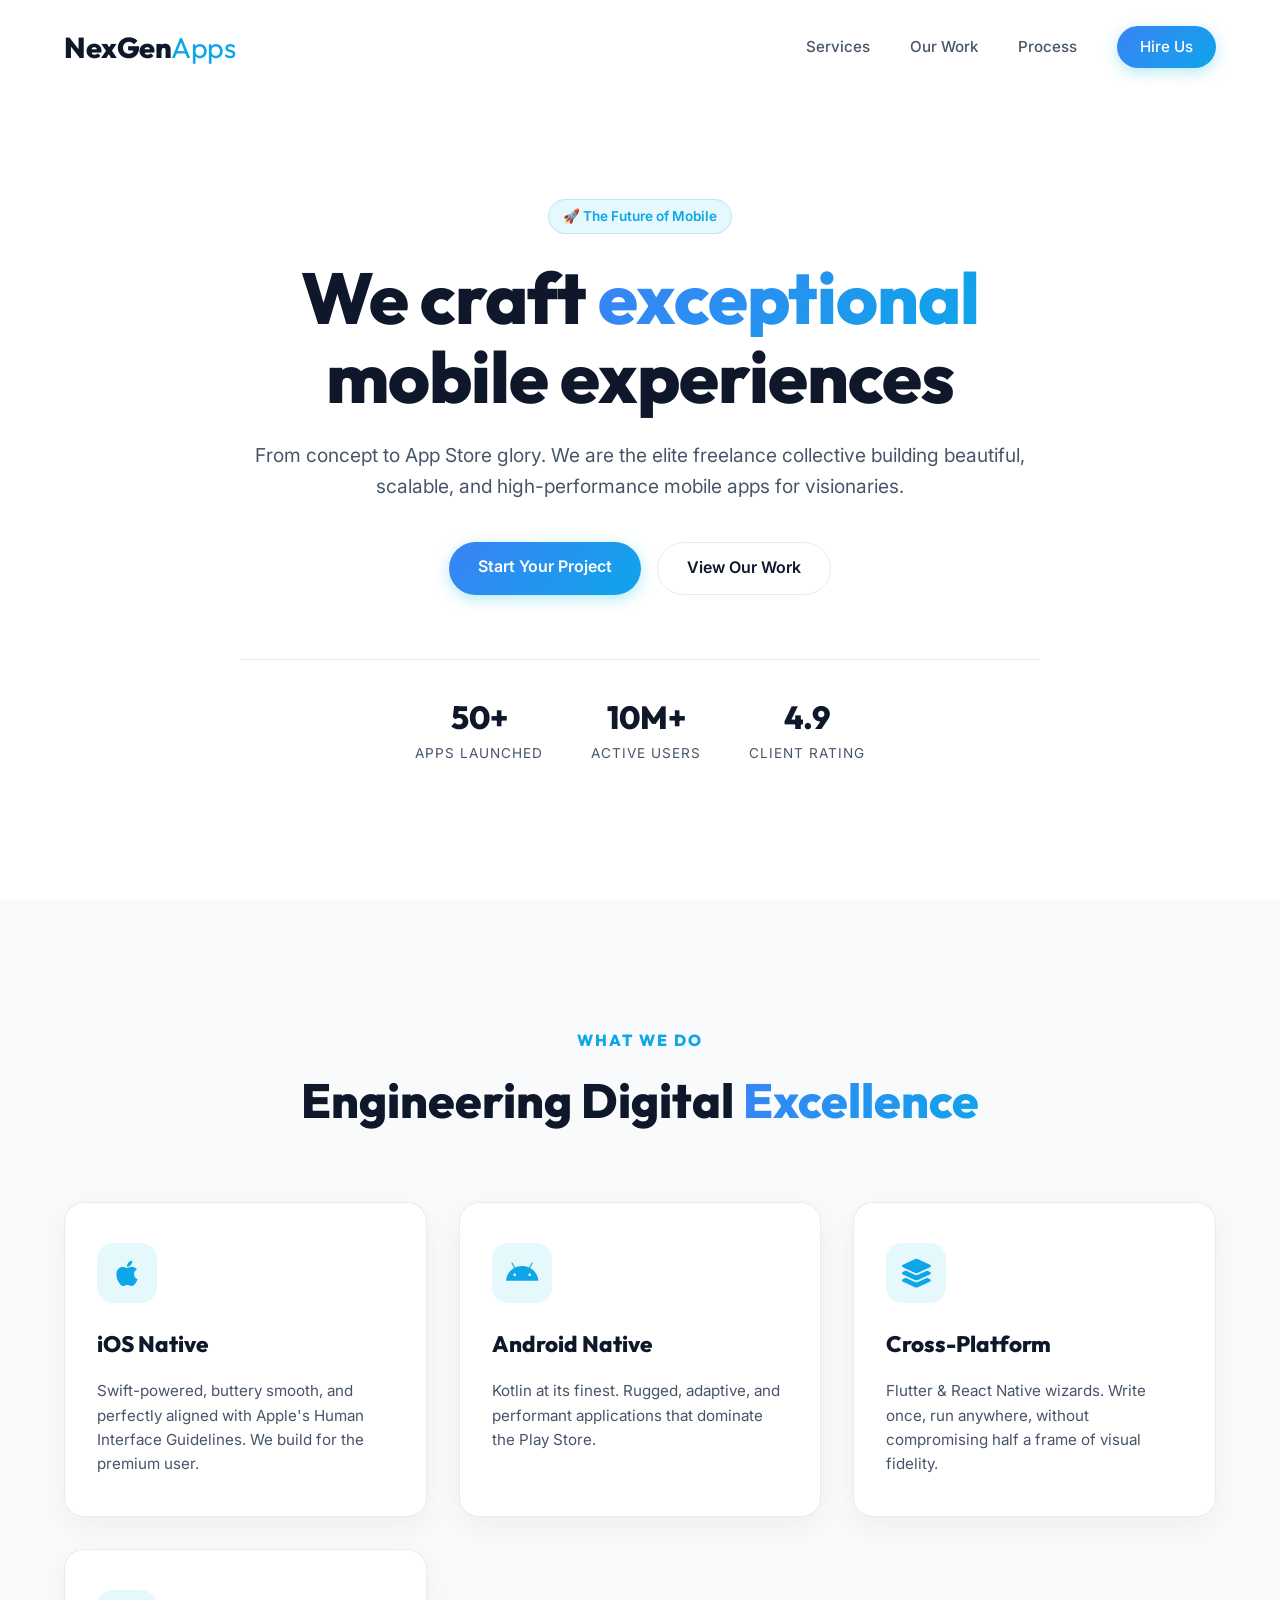
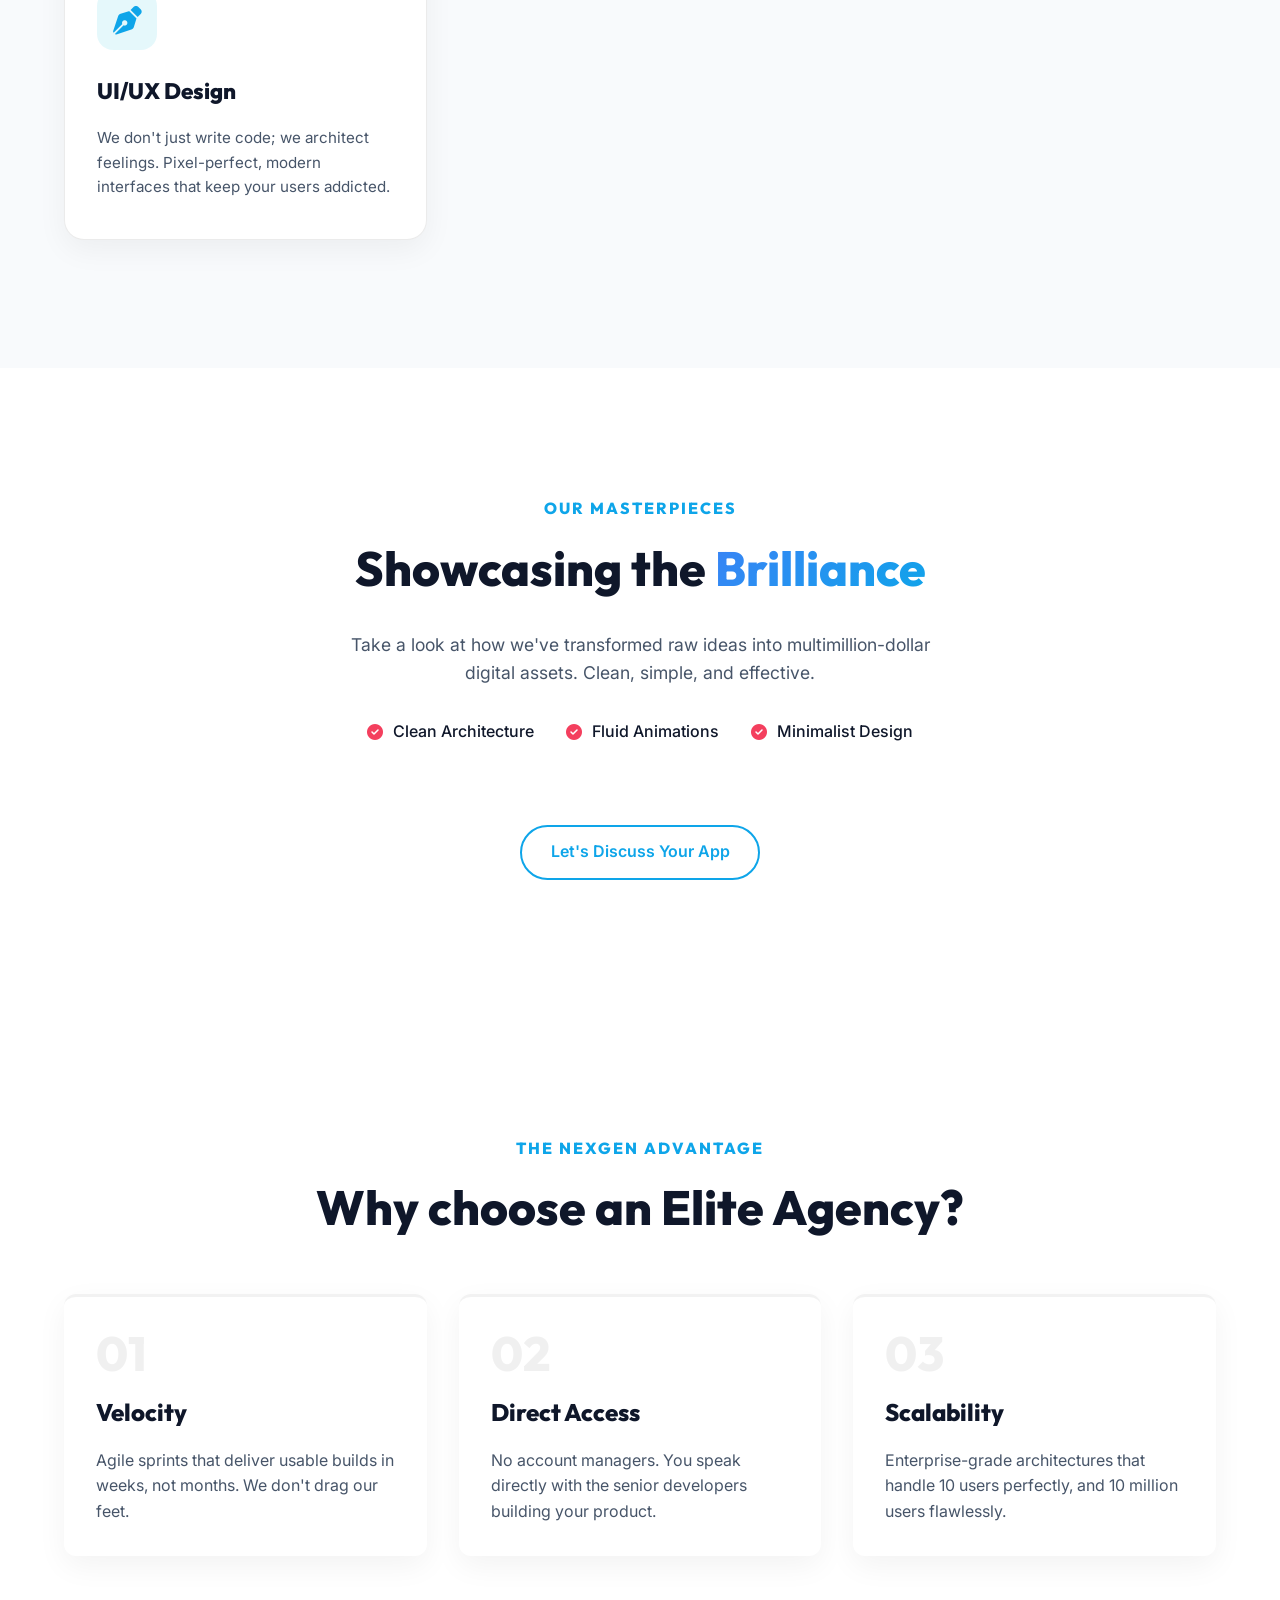
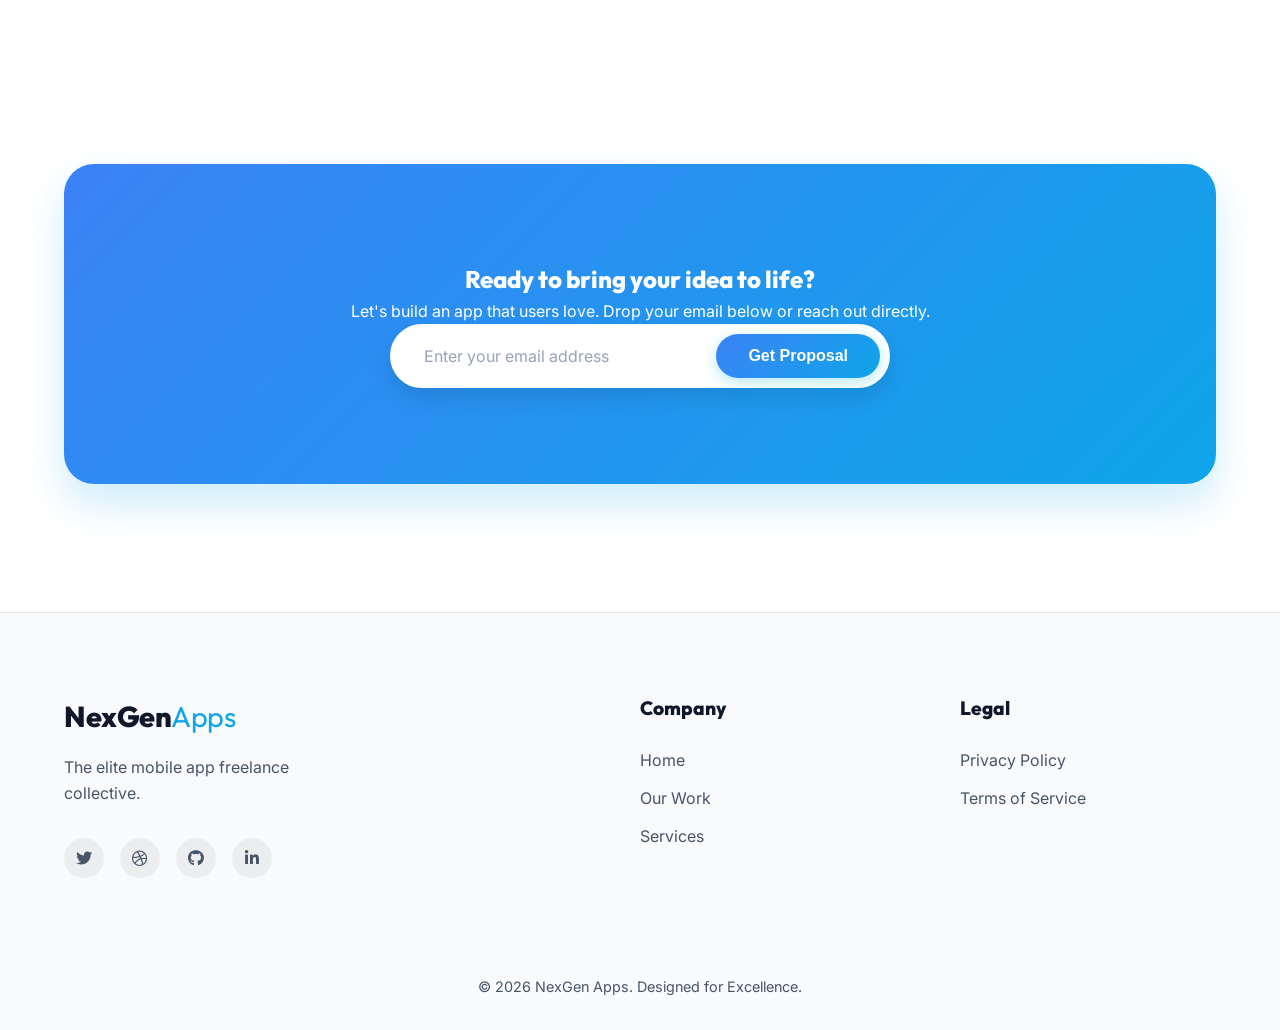
==== index.html @ 69c7f0f0 "Initial commit" ====
<!DOCTYPE html>
<html lang="en">
<head>
    <meta charset="UTF-8">
    <meta name="viewport" content="width=device-width, initial-scale=1.0">
    <title>NexGen Apps | Top-tier Mobile Development Agency</title>
    <meta name="description" content="NexGen Apps is a leading freelancing agency specializing in creating premium, high-performance mobile apps for iOS and Android. Let's build something amazing.">
    <link rel="stylesheet" href="styles.css?v=2">
    <link href="https://fonts.googleapis.com/css2?family=Inter:wght@300;400;500;600;700;800&family=Outfit:wght@400;600;800&display=swap" rel="stylesheet">
    <!-- FontAwesome for Icons -->
    <link rel="stylesheet" href="https://cdnjs.cloudflare.com/ajax/libs/font-awesome/6.4.0/css/all.min.css">
</head>
<body>
    <!-- Navbar -->
    <nav id="navbar">
        <div class="nav-container">
            <a href="#" class="logo">NexGen<span>Apps</span></a>
            <ul class="nav-links">
                <li><a href="#services">Services</a></li>
                <li><a href="#portfolio">Our Work</a></li>
                <li><a href="#process">Process</a></li>
                <li><a href="#contact" class="btn btn-primary nav-btn">Hire Us</a></li>
            </ul>
            <div class="hamburger">
                <i class="fas fa-bars"></i>
            </div>
        </div>
    </nav>

    <!-- Header / Hero Section -->
    <header class="hero container text-center" id="home">
        <div class="hero-content fade-in-up">
            <div class="badge">🚀 The Future of Mobile</div>
            <h1>We craft <span class="gradient-text">exceptional</span> mobile experiences</h1>
            <p>From concept to App Store glory. We are the elite freelance collective building beautiful, scalable, and high-performance mobile apps for visionaries.</p>
            <div class="hero-buttons">
                <a href="#contact" class="btn btn-primary pulse">Start Your Project</a>
                <a href="#portfolio" class="btn btn-secondary">View Our Work</a>
            </div>
            
            <div class="stats">
                <div class="stat-item">
                    <span class="stat-number">50+</span>
                    <span class="stat-label">Apps Launched</span>
                </div>
                <div class="stat-item">
                    <span class="stat-number">10M+</span>
                    <span class="stat-label">Active Users</span>
                </div>
                <div class="stat-item">
                    <span class="stat-number">4.9</span>
                    <span class="stat-label">Client Rating</span>
                </div>
            </div>
        </div>
    </header>

    <!-- Services Section -->
    <section class="services" id="services">
        <div class="section-header text-center reveal">
            <h2 class="subtitle">What We Do</h2>
            <h3 class="title">Engineering Digital <span class="gradient-text">Excellence</span></h3>
        </div>
        
        <div class="services-grid container">
            <div class="service-card reveal" style="--delay: 0.1s">
                <div class="icon-box"><i class="fab fa-apple"></i></div>
                <h4>iOS Native</h4>
                <p>Swift-powered, buttery smooth, and perfectly aligned with Apple's Human Interface Guidelines. We build for the premium user.</p>
            </div>
            <div class="service-card reveal" style="--delay: 0.2s">
                <div class="icon-box"><i class="fab fa-android"></i></div>
                <h4>Android Native</h4>
                <p>Kotlin at its finest. Rugged, adaptive, and performant applications that dominate the Play Store.</p>
            </div>
            <div class="service-card reveal" style="--delay: 0.3s">
                <div class="icon-box"><i class="fas fa-layer-group"></i></div>
                <h4>Cross-Platform</h4>
                <p>Flutter & React Native wizards. Write once, run anywhere, without compromising half a frame of visual fidelity.</p>
            </div>
            <div class="service-card reveal" style="--delay: 0.4s">
                <div class="icon-box"><i class="fas fa-pen-nib"></i></div>
                <h4>UI/UX Design</h4>
                <p>We don't just write code; we architect feelings. Pixel-perfect, modern interfaces that keep your users addicted.</p>
            </div>
        </div>
    </section>

    <!-- Portfolio Section -->
    <section class="portfolio" id="portfolio">
        <div class="container text-center">
            <div class="portfolio-content reveal">
                <h2 class="subtitle">Our Masterpieces</h2>
                <h3 class="title">Showcasing the <span class="gradient-text">Brilliance</span></h3>
                <p>Take a look at how we've transformed raw ideas into multimillion-dollar digital assets. Clean, simple, and effective.</p>
                <div class="feature-list-center">
                    <span><i class="fas fa-check-circle"></i> Clean Architecture</span>
                    <span><i class="fas fa-check-circle"></i> Fluid Animations</span>
                    <span><i class="fas fa-check-circle"></i> Minimalist Design</span>
                </div>
                <a href="#contact" class="btn btn-outline hover-glow mt-4">Let's Discuss Your App</a>
            </div>
        </div>
    </section>

    <!-- Pricing / Why Us Section -->
    <section class="why-us" id="process">
        <div class="container text-center reveal">
            <h2 class="subtitle">The NexGen Advantage</h2>
            <h3 class="title">Why choose an Elite Agency?</h3>
            
            <div class="advantage-cards mt-4">
                <div class="adv-card reveal" style="--delay: 0.1s">
                    <div class="adv-number">01</div>
                    <h4>Velocity</h4>
                    <p>Agile sprints that deliver usable builds in weeks, not months. We don't drag our feet.</p>
                </div>
                <div class="adv-card reveal" style="--delay: 0.2s">
                    <div class="adv-number">02</div>
                    <h4>Direct Access</h4>
                    <p>No account managers. You speak directly with the senior developers building your product.</p>
                </div>
                <div class="adv-card reveal" style="--delay: 0.3s">
                    <div class="adv-number">03</div>
                    <h4>Scalability</h4>
                    <p>Enterprise-grade architectures that handle 10 users perfectly, and 10 million users flawlessly.</p>
                </div>
            </div>
        </div>
    </section>

    <!-- Contact CTA -->
    <section class="cta-section" id="contact">
        <div class="container">
            <div class="cta-box reveal">
                <h2>Ready to bring your idea to life?</h2>
                <p>Let's build an app that users love. Drop your email below or reach out directly.</p>
                
                <form class="contact-form" onsubmit="event.preventDefault(); alert('We will contact you shortly!');">
                    <div class="input-group">
                        <input type="email" placeholder="Enter your email address" required>
                        <button type="submit" class="btn btn-primary submit-btn">Get Proposal</button>
                    </div>
                </form>
            </div>
        </div>
    </section>

    <!-- Footer -->
    <footer>
        <div class="container footer-content">
            <div class="footer-brand">
                <a href="#" class="logo">NexGen<span>Apps</span></a>
                <p>The elite mobile app freelance collective.</p>
                <div class="social-links">
                    <a href="#"><i class="fab fa-twitter"></i></a>
                    <a href="#"><i class="fab fa-dribbble"></i></a>
                    <a href="#"><i class="fab fa-github"></i></a>
                    <a href="#"><i class="fab fa-linkedin-in"></i></a>
                </div>
            </div>
            <div class="footer-links">
                <h4>Company</h4>
                <ul>
                    <li><a href="#home">Home</a></li>
                    <li><a href="#portfolio">Our Work</a></li>
                    <li><a href="#services">Services</a></li>
                </ul>
            </div>
            <div class="footer-links">
                <h4>Legal</h4>
                <ul>
                    <li><a href="#">Privacy Policy</a></li>
                    <li><a href="#">Terms of Service</a></li>
                </ul>
            </div>
        </div>
        <div class="footer-bottom">
            <p>&copy; 2026 NexGen Apps. Designed for Excellence.</p>
        </div>
    </footer>

    <script src="script.js"></script>
</body>
</html>
---- styles.css ----
/* --- Variables & Presets --- */
:root {
    --bg-dark: #ffffff;
    --bg-darker: #f8fafc;
    --card-bg: #ffffff;
    --border-color: rgba(0, 0, 0, 0.08);
    
    --text-primary: #0f172a;
    --text-secondary: #475569;
    
    --accent-blue: #3b82f6;
    --accent-cyan: #0ea5e9;
    --accent-purple: #f43f5e; /* using a vibrant rose/pink instead of purple for brightness */
    --gradient-primary: linear-gradient(135deg, var(--accent-blue), var(--accent-cyan));
    --gradient-purple: linear-gradient(135deg, var(--accent-purple), #ec4899);
    
    --font-sans: 'Inter', sans-serif;
    --font-display: 'Outfit', sans-serif;
    
    --transition-fast: 0.2s ease;
    --transition-smooth: 0.4s cubic-bezier(0.16, 1, 0.3, 1);
    
    --card-shadow: 0 10px 30px rgba(0, 0, 0, 0.05);
}

* {
    margin: 0;
    padding: 0;
    box-sizing: border-box;
}

html {
    scroll-behavior: smooth;
}

body {
    background-color: var(--bg-dark);
    color: var(--text-primary);
    font-family: var(--font-sans);
    line-height: 1.6;
    overflow-x: hidden;
}

h1, h2, h3, h4, .logo {
    font-family: var(--font-display);
    font-weight: 800;
}

a {
    text-decoration: none;
    color: inherit;
    transition: var(--transition-fast);
}

ul {
    list-style: none;
}

.container {
    max-width: 1280px;
    margin: 0 auto;
    padding: 0 5%;
}

.text-center { text-align: center; }
.mt-2 { margin-top: 1.5rem; }
.mt-4 { margin-top: 3rem; }

.gradient-text {
    background: var(--gradient-primary);
    -webkit-background-clip: text;
    background-clip: text;
    -webkit-text-fill-color: transparent;
    display: inline-block;
}

/* --- Buttons --- */
.btn {
    display: inline-block;
    padding: 0.8em 1.8em;
    border-radius: 50px;
    font-weight: 600;
    font-size: 1rem;
    cursor: pointer;
    transition: var(--transition-smooth);
    border: none;
}

.btn-primary {
    background: var(--gradient-primary);
    color: #fff;
    box-shadow: 0 4px 15px rgba(6, 182, 212, 0.3);
}

.btn-primary:hover {
    transform: translateY(-2px);
    box-shadow: 0 8px 25px rgba(6, 182, 212, 0.5);
}

.btn-secondary {
    background: transparent;
    color: var(--text-primary);
    border: 1px solid var(--border-color);
}

.btn-secondary:hover {
    background: rgba(255, 255, 255, 0.05);
    border-color: rgba(255, 255, 255, 0.3);
}

.btn-outline {
    background: transparent;
    color: var(--accent-cyan);
    border: 2px solid var(--accent-cyan);
}

/* --- Navbar --- */
#navbar {
    position: fixed;
    top: 0;
    width: 100%;
    z-index: 100;
    padding: 1.5rem 0;
    transition: var(--transition-smooth);
}

#navbar.scrolled {
    background: rgba(255, 255, 255, 0.9);
    backdrop-filter: blur(12px);
    -webkit-backdrop-filter: blur(12px);
    padding: 1rem 0;
    border-bottom: 1px solid var(--border-color);
    box-shadow: 0 4px 30px rgba(0, 0, 0, 0.04);
}

.nav-container {
    max-width: 1280px;
    margin: 0 auto;
    padding: 0 5%;
    display: flex;
    justify-content: space-between;
    align-items: center;
}

.logo {
    font-size: 1.8rem;
    letter-spacing: -0.5px;
}

.logo span {
    color: var(--accent-cyan);
    font-weight: 400;
}

.nav-links {
    display: flex;
    align-items: center;
    gap: 2.5rem;
}

.nav-links li a {
    font-size: 0.95rem;
    font-weight: 500;
    color: var(--text-secondary);
}

.nav-links li a:hover {
    color: var(--text-primary);
}

.nav-links li a.nav-btn {
    color: #fff;
    padding: 0.6em 1.5em;
}

.hamburger {
    display: none;
    font-size: 1.5rem;
    cursor: pointer;
    color: var(--text-primary);
}

/* --- Hero Section --- */
.hero {
    min-height: 100vh;
    display: flex;
    flex-direction: column;
    justify-content: center;
    align-items: center;
    padding: 8rem 5% 4rem;
}

.hero-content {
    max-width: 800px;
}

.badge {
    display: inline-block;
    padding: 0.4em 1em;
    background: rgba(6, 182, 212, 0.1);
    color: var(--accent-cyan);
    border: 1px solid rgba(6, 182, 212, 0.2);
    border-radius: 50px;
    font-size: 0.85rem;
    font-weight: 600;
    margin-bottom: 1.5rem;
}

.hero h1 {
    font-size: 4.5rem;
    line-height: 1.1;
    margin-bottom: 1.5rem;
    letter-spacing: -1px;
}

.hero p {
    font-size: 1.2rem;
    color: var(--text-secondary);
    margin-bottom: 2.5rem;
    margin-left: auto;
    margin-right: auto;
}

.hero-buttons {
    display: flex;
    gap: 1rem;
    justify-content: center;
    margin-bottom: 4rem;
}

.stats {
    display: flex;
    justify-content: center;
    gap: 3rem;
    border-top: 1px solid var(--border-color);
    padding-top: 2rem;
}

.stat-item {
    display: flex;
    flex-direction: column;
}

.stat-number {
    font-family: var(--font-display);
    font-size: 2rem;
    font-weight: 800;
    color: var(--text-primary);
}

.stat-label {
    font-size: 0.85rem;
    color: var(--text-secondary);
    text-transform: uppercase;
    letter-spacing: 1px;
}

/* --- Sections Common --- */
section {
    padding: 8rem 0;
}

.subtitle {
    font-size: 1rem;
    color: var(--accent-cyan);
    text-transform: uppercase;
    letter-spacing: 2px;
    margin-bottom: 0.5rem;
}

.title {
    font-size: 3rem;
    margin-bottom: 1.5rem;
}

.layout-split {
    display: grid;
    grid-template-columns: 1fr 1fr;
    gap: 5rem;
    align-items: center;
}

/* --- Services Section --- */
.services {
    background-color: var(--bg-darker);
}

.services-grid {
    display: grid;
    grid-template-columns: repeat(auto-fit, minmax(280px, 1fr));
    gap: 2rem;
    margin-top: 4rem;
}

.service-card {
    background: var(--card-bg);
    border: 1px solid var(--border-color);
    padding: 2.5rem 2rem;
    border-radius: 20px;
    transition: var(--transition-smooth);
    box-shadow: var(--card-shadow);
}

.service-card:hover {
    transform: translateY(-10px);
    border-color: rgba(14, 165, 233, 0.3);
    box-shadow: 0 20px 40px rgba(14, 165, 233, 0.1);
    background: #ffffff;
}

.icon-box {
    width: 60px;
    height: 60px;
    border-radius: 16px;
    background: rgba(6, 182, 212, 0.1);
    display: flex;
    justify-content: center;
    align-items: center;
    font-size: 1.8rem;
    color: var(--accent-cyan);
    margin-bottom: 1.5rem;
}

.service-card h4 {
    font-size: 1.4rem;
    margin-bottom: 1rem;
}

.service-card p {
    color: var(--text-secondary);
    font-size: 0.95rem;
}

/* --- Portfolio --- */
.portfolio p {
    color: var(--text-secondary);
    margin: 0 auto 2rem;
    font-size: 1.1rem;
    max-width: 600px;
}

.feature-list-center {
    display: flex;
    justify-content: center;
    gap: 2rem;
    margin-bottom: 2rem;
    flex-wrap: wrap;
}

.feature-list-center span {
    display: flex;
    align-items: center;
    gap: 10px;
    font-weight: 500;
}

.feature-list-center i {
    color: var(--accent-purple);
}

.hover-glow:hover {
    box-shadow: 0 0 20px rgba(6, 182, 212, 0.4);
    background: rgba(6, 182, 212, 0.1);
}

/* --- Why Us Section --- */
.advantage-cards {
    display: grid;
    grid-template-columns: repeat(auto-fit, minmax(280px, 1fr));
    gap: 2rem;
}

.adv-card {
    text-align: left;
    padding: 2rem;
    border-top: 3px solid rgba(0,0,0,0.05);
    transition: var(--transition-fast);
    background: var(--bg-dark);
    box-shadow: var(--card-shadow);
    border-radius: 12px;
}

.adv-card:hover { border-top-color: var(--accent-purple); }

.adv-number {
    font-family: var(--font-display);
    font-size: 3rem;
    font-weight: 800;
    color: rgba(0,0,0,0.06);
    line-height: 1;
    margin-bottom: 1rem;
    transition: var(--transition-fast);
}

.adv-card:hover .adv-number { color: var(--accent-purple); }

.adv-card h4 {
    font-size: 1.5rem;
    margin-bottom: 1rem;
}

.adv-card p {
    color: var(--text-secondary);
}

/* --- CTA Section --- */
.cta-section {
    padding: 5rem 0 8rem;
}

.cta-box {
    background: var(--gradient-primary);
    border: none;
    border-radius: 30px;
    padding: 6rem 4rem;
    text-align: center;
    position: relative;
    overflow: hidden;
    color: #fff;
    box-shadow: 0 20px 40px rgba(14, 165, 233, 0.2);
}

.cta-box h2, .cta-box p {
    color: #fff;
}

.input-group {
    display: flex;
    max-width: 500px;
    margin: 0 auto;
    background: #ffffff;
    border-radius: 50px;
    border: 2px solid #fff;
    padding: 0.5rem;
    position: relative;
    z-index: 2;
    box-shadow: 0 10px 20px rgba(0,0,0,0.1);
}

.input-group input {
    flex: 1;
    background: transparent;
    border: none;
    color: var(--text-primary);
    padding: 0 1.5rem;
    font-size: 1rem;
    font-family: var(--font-sans);
    outline: none;
}

.input-group input::placeholder {
    color: #94a3b8;
}

.submit-btn {
    padding: 0.8em 2em;
}

/* --- Footer --- */
footer {
    border-top: 1px solid var(--border-color);
    padding: 5rem 0 2rem;
    background: var(--bg-darker);
}

.footer-content {
    display: grid;
    grid-template-columns: 2fr 1fr 1fr;
    gap: 4rem;
    margin-bottom: 4rem;
}

.footer-brand p {
    color: var(--text-secondary);
    margin: 1rem 0 2rem;
    max-width: 300px;
}

.social-links {
    display: flex;
    gap: 1rem;
}

.social-links a {
    width: 40px;
    height: 40px;
    border-radius: 50%;
    background: rgba(0,0,0,0.05);
    display: flex;
    justify-content: center;
    align-items: center;
    color: var(--text-secondary);
}

.social-links a:hover {
    background: var(--accent-cyan);
    color: #fff;
    transform: translateY(-3px);
}

.footer-links h4 {
    font-size: 1.2rem;
    margin-bottom: 1.5rem;
}

.footer-links ul li {
    margin-bottom: 0.8rem;
}

.footer-links a {
    color: var(--text-secondary);
}

.footer-links a:hover {
    color: var(--accent-cyan);
}

.footer-bottom {
    text-align: center;
    color: var(--text-secondary);
    border-top: 1px solid rgba(255,255,255,0.05);
    padding-top: 2rem;
    font-size: 0.9rem;
}

/* --- Animations & Responsive --- */
@keyframes pulse-glow {
    0% { box-shadow: 0 0 0 0 rgba(6, 182, 212, 0.4); }
    70% { box-shadow: 0 0 0 15px rgba(6, 182, 212, 0); }
    100% { box-shadow: 0 0 0 0 rgba(6, 182, 212, 0); }
}

.pulse {
    animation: pulse-glow 2s infinite;
}

/* Scroll Revealing */
.reveal {
    opacity: 0;
    transform: translateY(30px);
    transition: opacity 0.8s ease-out, transform 0.8s ease-out;
}

.reveal.active {
    opacity: 1;
    transform: translateY(0);
}

/* Base fadeins for load */
.fade-in-up {
    animation: fadeInUp 1s cubic-bezier(0.16, 1, 0.3, 1) forwards;
}

.fade-in-right {
    opacity: 0;
    animation: fadeInRight 1s cubic-bezier(0.16, 1, 0.3, 1) forwards 0.3s;
}

@keyframes fadeInUp {
    from { opacity: 0; transform: translateY(40px); }
    to { opacity: 1; transform: translateY(0); }
}

@keyframes fadeInRight {
    from { opacity: 0; transform: translateX(40px); }
    to { opacity: 1; transform: translateX(0); }
}

/* Media Queries */
@media (max-width: 992px) {
    .hero h1 { font-size: 3.5rem; }
    
    .cta-box { padding: 4rem 2rem; }
    .cta-box h2 { font-size: 2.5rem; }
    
    .footer-content { grid-template-columns: 1fr; gap: 2rem; text-align: center;}
    .footer-brand p { margin: 1rem auto; }
    .social-links { justify-content: center; }
}

@media (max-width: 768px) {
    .nav-links {
        position: fixed;
        right: -100%;
        top: 0;
        height: 100vh;
        width: 70%;
        background: rgba(255, 255, 255, 0.98);
        backdrop-filter: blur(15px);
        flex-direction: column;
        justify-content: center;
        transition: 0.4s ease-in-out;
        box-shadow: -10px 0 30px rgba(0,0,0,0.05);
    }
    
    .nav-links.active { right: 0; }
    .hamburger { display: block; z-index: 101; }
    .hamburger.active i::before { content: "\f00d"; } /* FontAwesome 'times' icon */
    
    .input-group { flex-direction: column; border: none; background: transparent; padding: 0; gap: 1rem; box-shadow: none; }
    .input-group input { border-radius: 50px; padding: 1rem; border: 1px solid var(--border-color); background: #ffffff; }
}
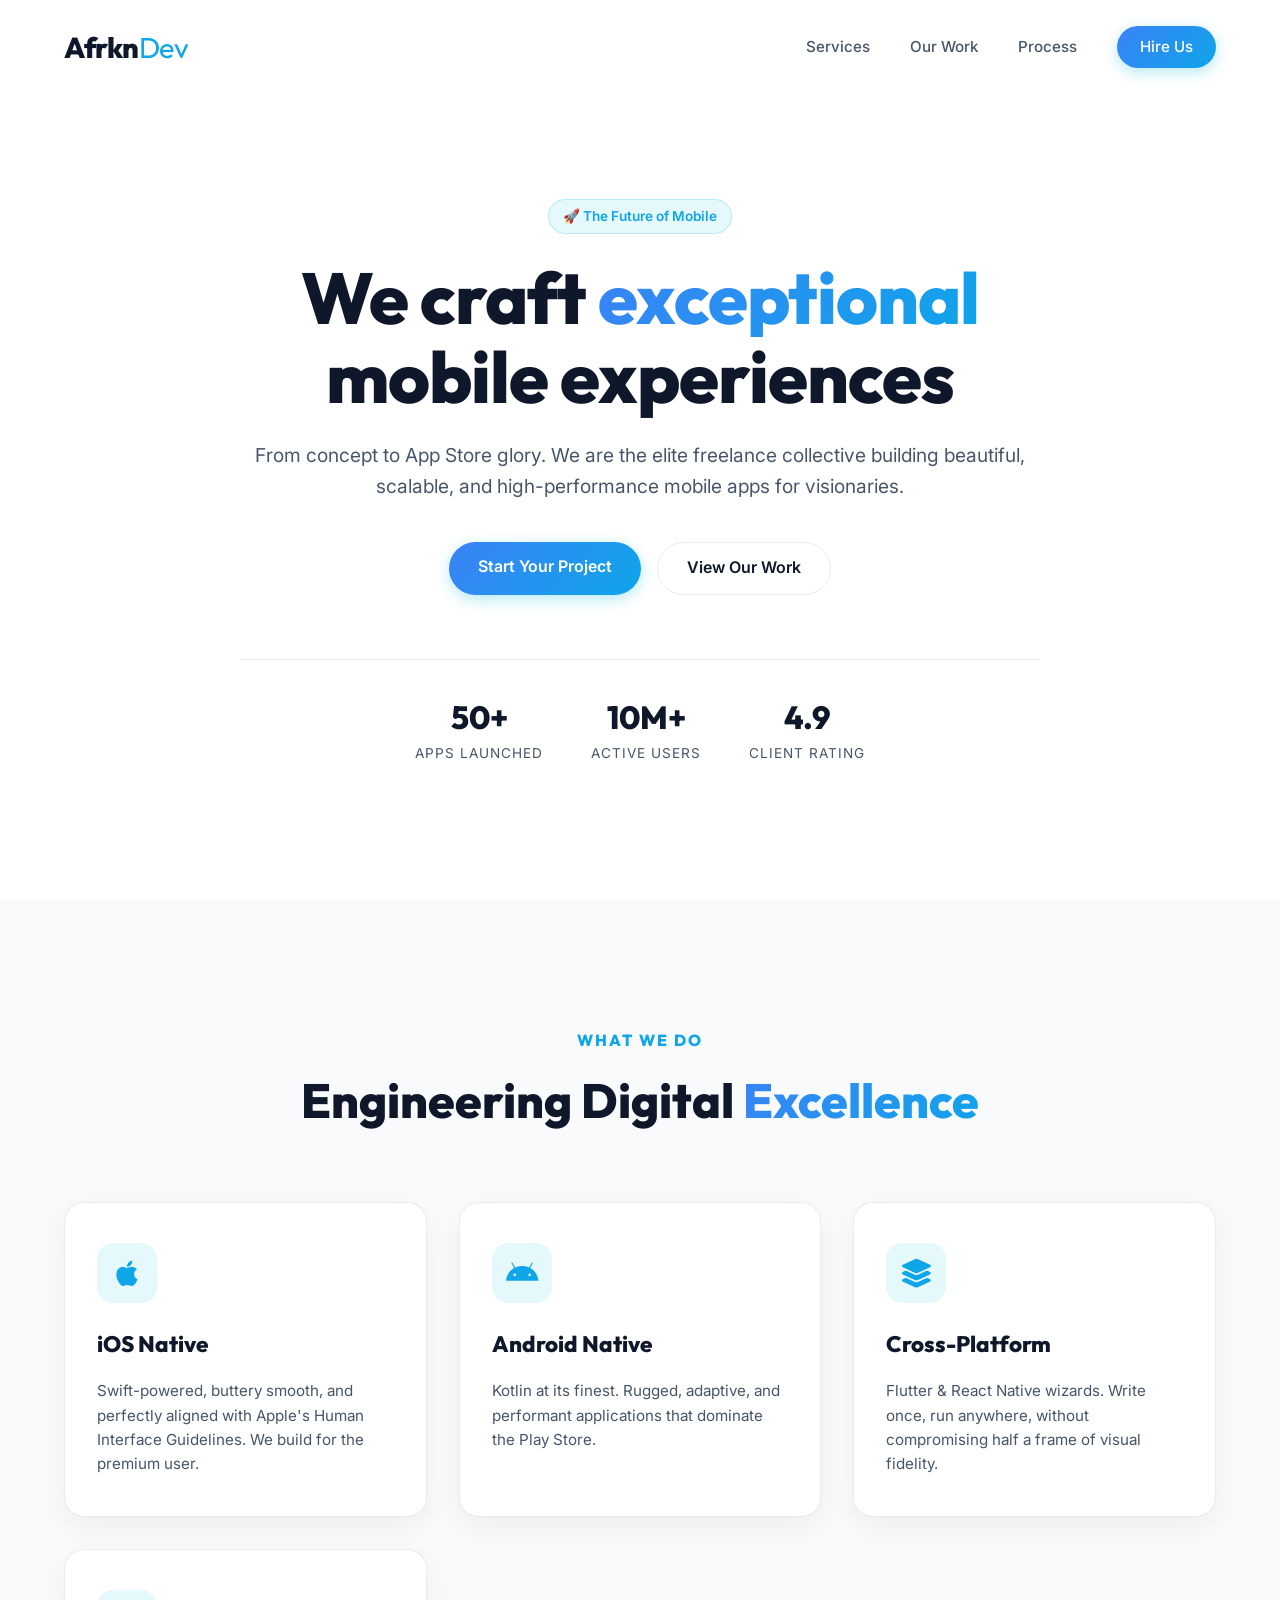
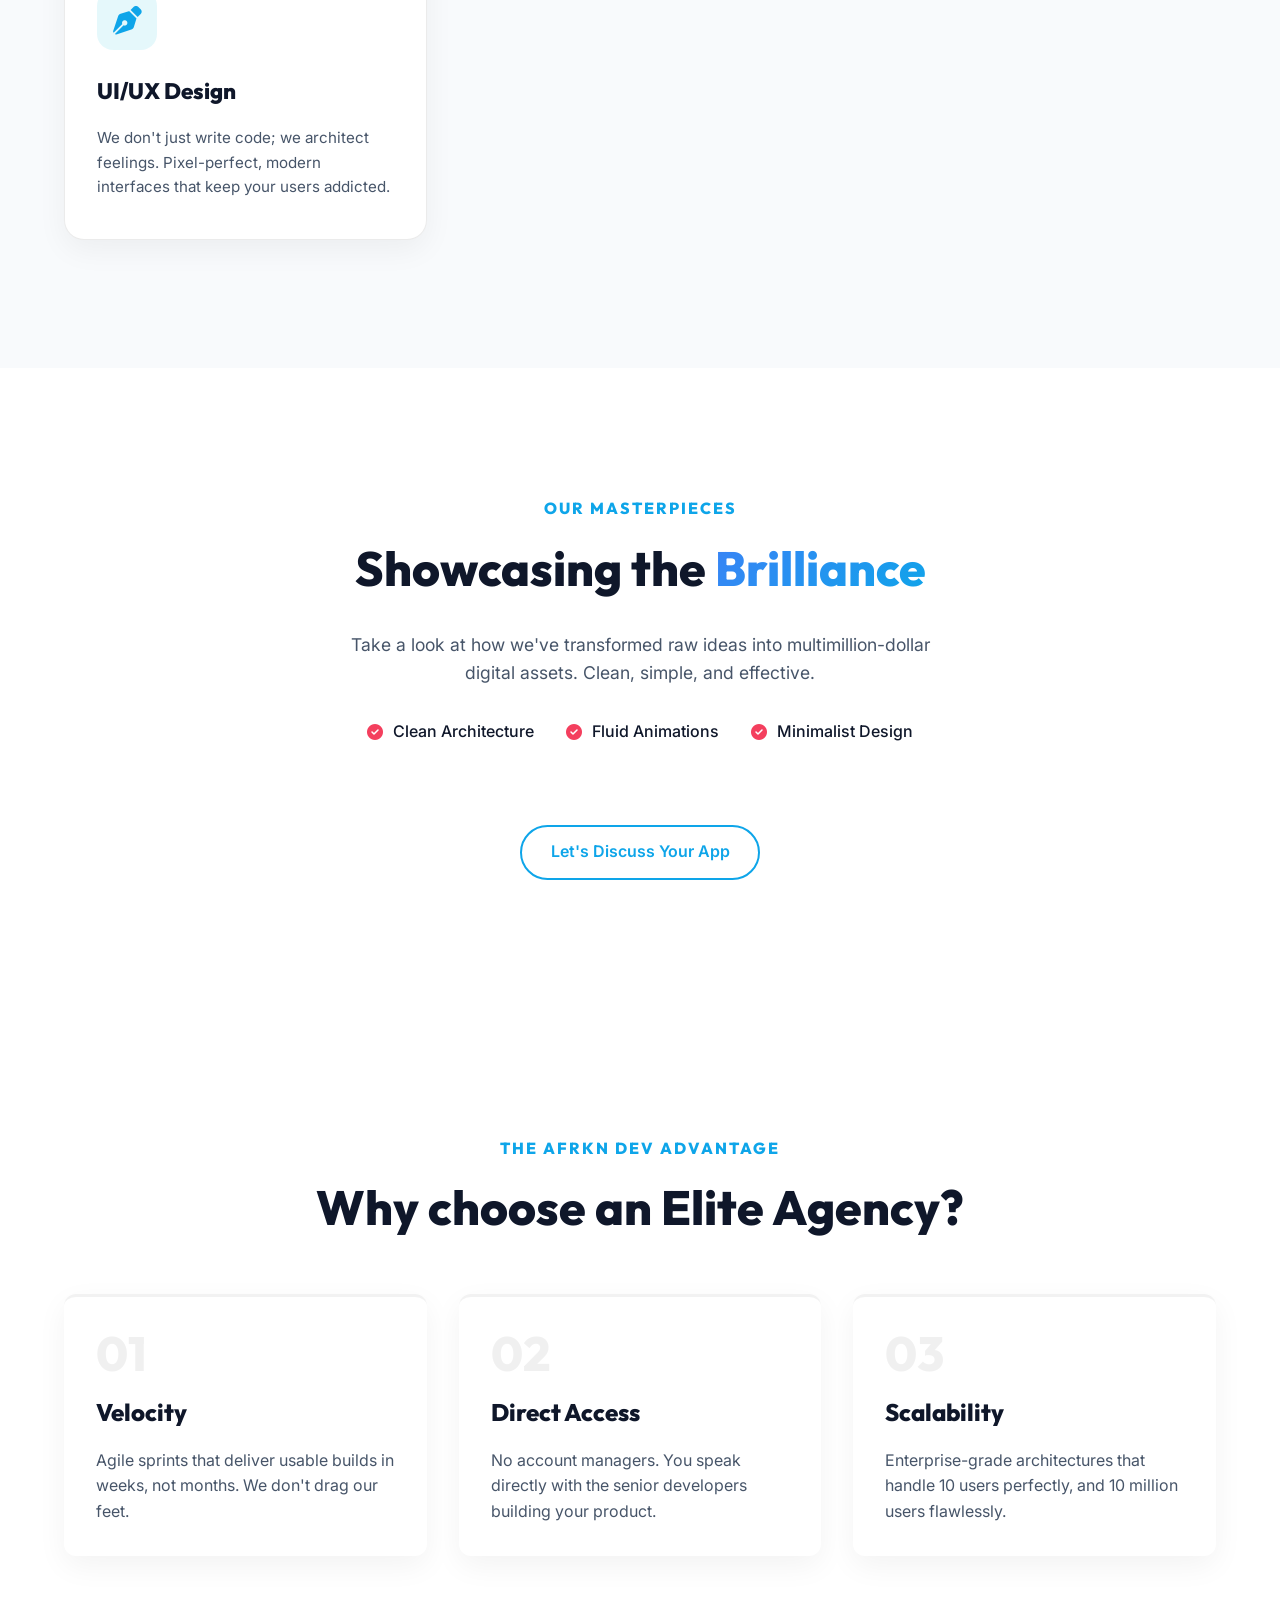
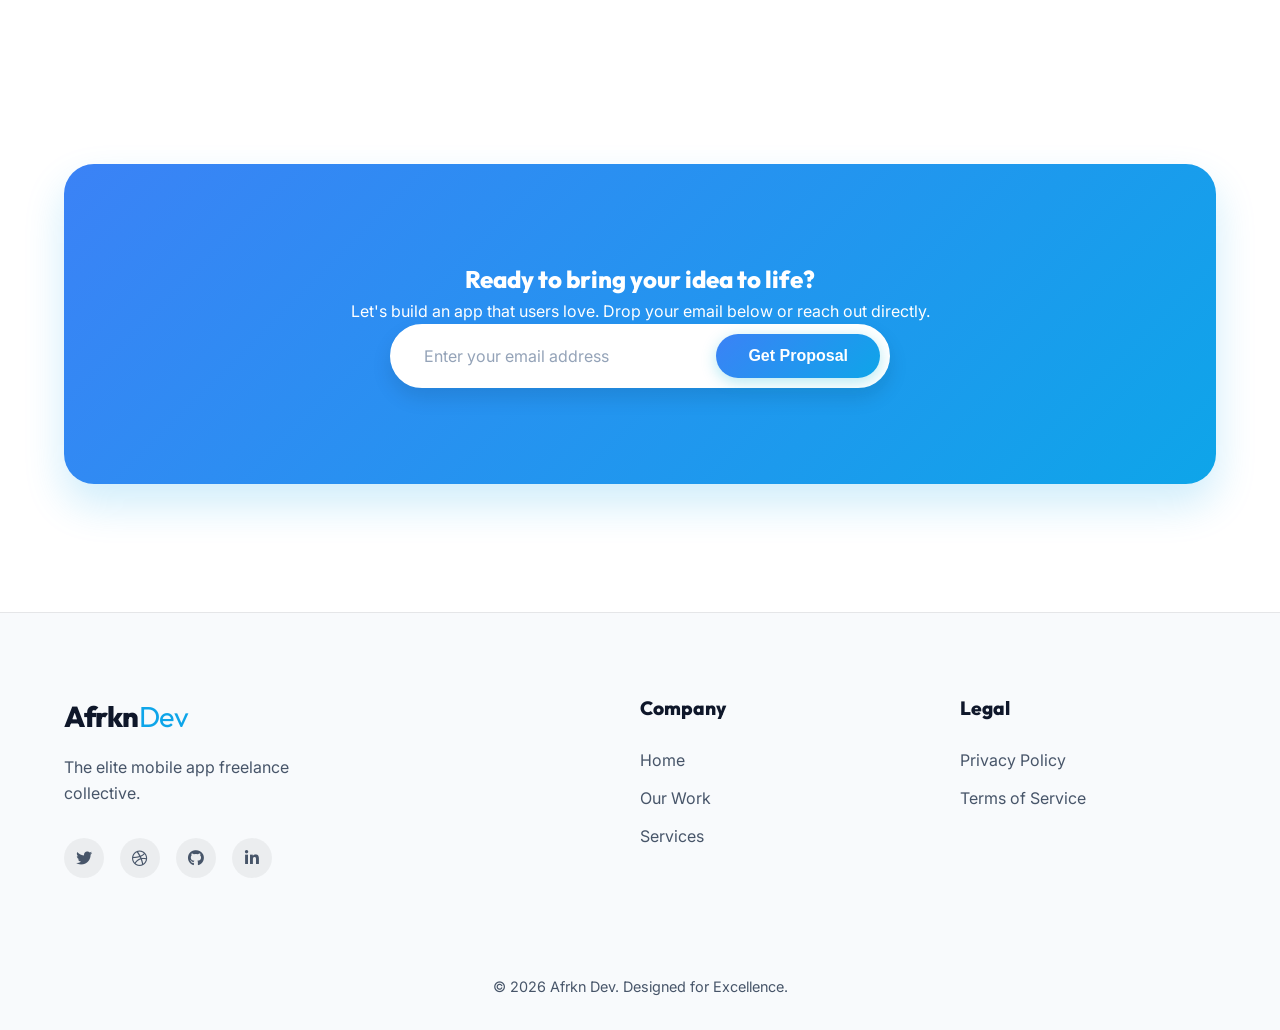
==== commit 080ddc59: "Update index.html" ====
--- a/index.html
+++ b/index.html
@@ -3,8 +3,8 @@
 <head>
     <meta charset="UTF-8">
     <meta name="viewport" content="width=device-width, initial-scale=1.0">
-    <title>NexGen Apps | Top-tier Mobile Development Agency</title>
-    <meta name="description" content="NexGen Apps is a leading freelancing agency specializing in creating premium, high-performance mobile apps for iOS and Android. Let's build something amazing.">
+    <title>Afrkn Dev | Top-tier Mobile Development Agency</title>
+    <meta name="description" content="Afrkn Dev is a leading freelancing agency specializing in creating premium, high-performance mobile apps for iOS and Android. Let's build something amazing.">
     <link rel="stylesheet" href="styles.css?v=2">
     <link href="https://fonts.googleapis.com/css2?family=Inter:wght@300;400;500;600;700;800&family=Outfit:wght@400;600;800&display=swap" rel="stylesheet">
     <!-- FontAwesome for Icons -->
@@ -14,7 +14,7 @@
     <!-- Navbar -->
     <nav id="navbar">
         <div class="nav-container">
-            <a href="#" class="logo">NexGen<span>Apps</span></a>
+            <a href="#" class="logo">Afrkn<span>Dev</span></a>
             <ul class="nav-links">
                 <li><a href="#services">Services</a></li>
                 <li><a href="#portfolio">Our Work</a></li>
@@ -106,7 +106,7 @@
     <!-- Pricing / Why Us Section -->
     <section class="why-us" id="process">
         <div class="container text-center reveal">
-            <h2 class="subtitle">The NexGen Advantage</h2>
+            <h2 class="subtitle">The Afrkn Dev Advantage</h2>
             <h3 class="title">Why choose an Elite Agency?</h3>
             
             <div class="advantage-cards mt-4">
@@ -150,7 +150,7 @@
     <footer>
         <div class="container footer-content">
             <div class="footer-brand">
-                <a href="#" class="logo">NexGen<span>Apps</span></a>
+                <a href="#" class="logo">Afrkn<span>Dev</span></a>
                 <p>The elite mobile app freelance collective.</p>
                 <div class="social-links">
                     <a href="#"><i class="fab fa-twitter"></i></a>
@@ -176,7 +176,7 @@
             </div>
         </div>
         <div class="footer-bottom">
-            <p>&copy; 2026 NexGen Apps. Designed for Excellence.</p>
+            <p>&copy; 2026 Afrkn Dev. Designed for Excellence.</p>
         </div>
     </footer>
 
